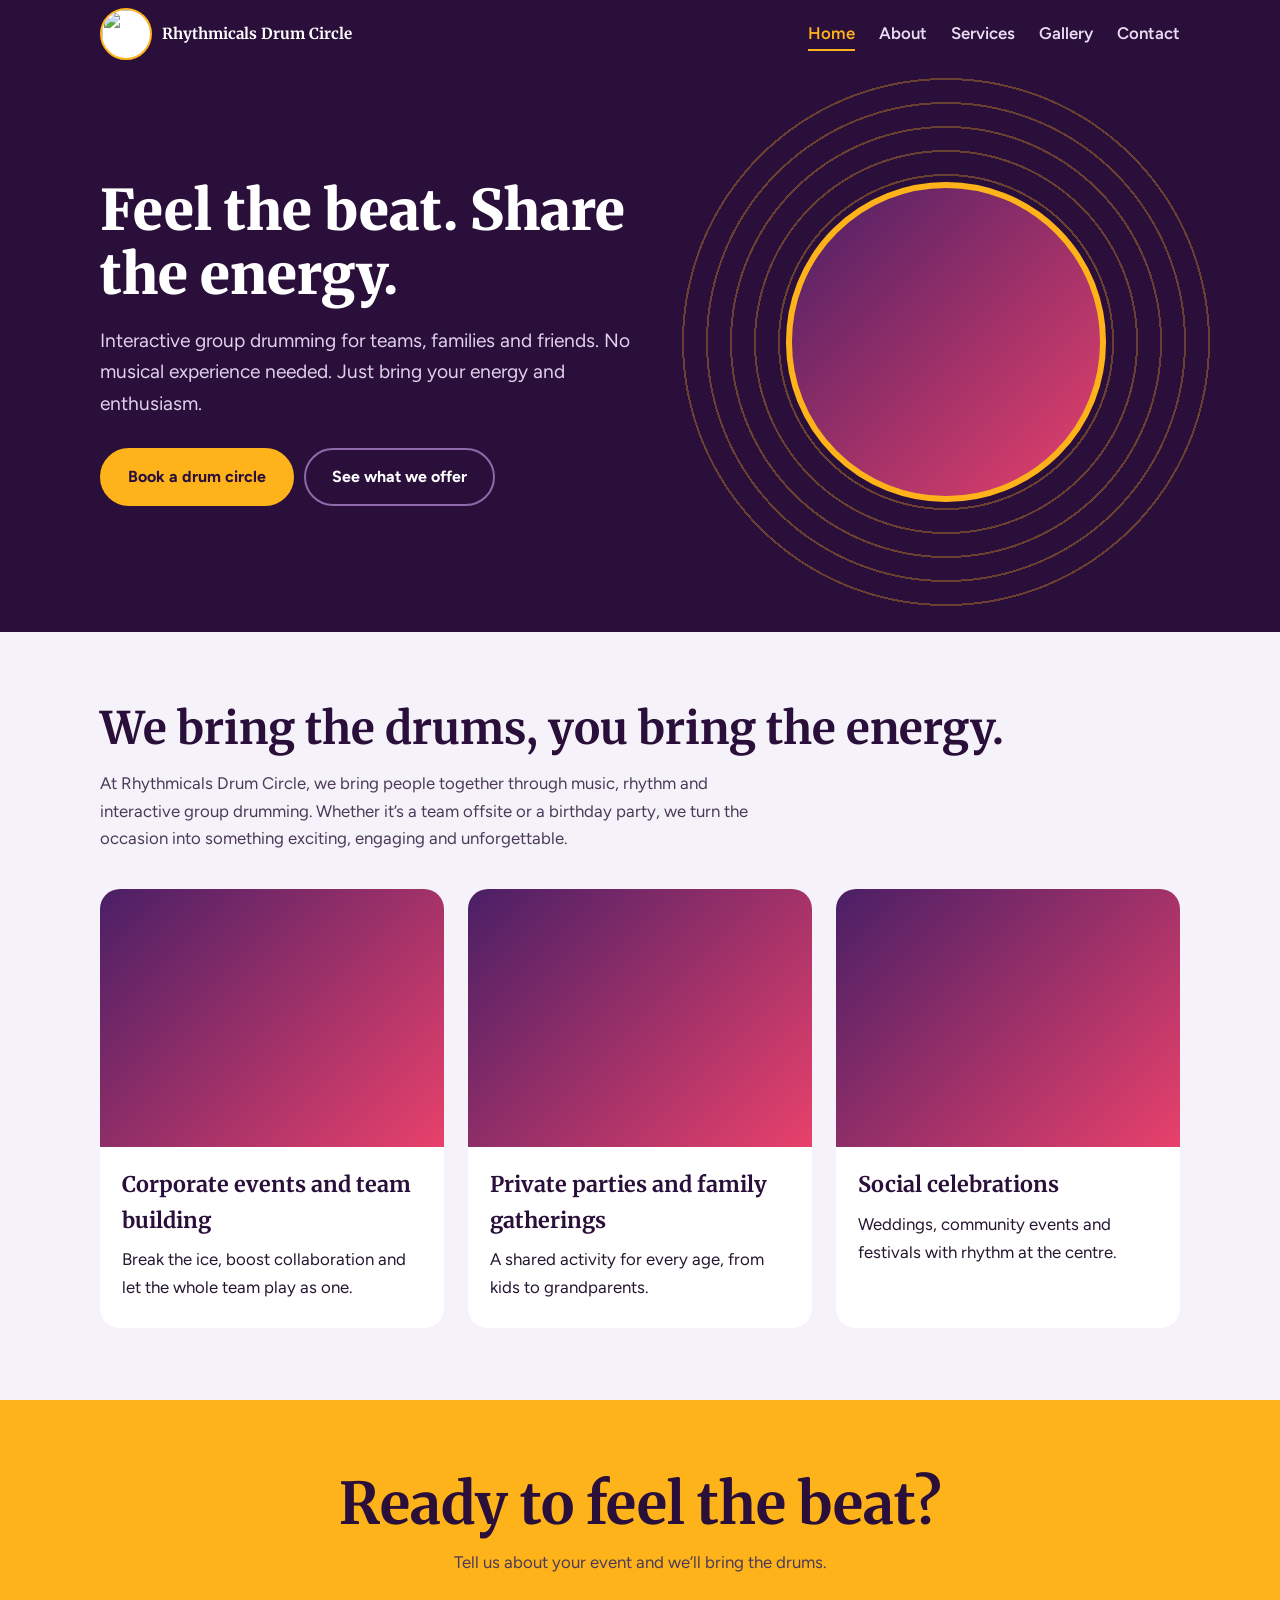
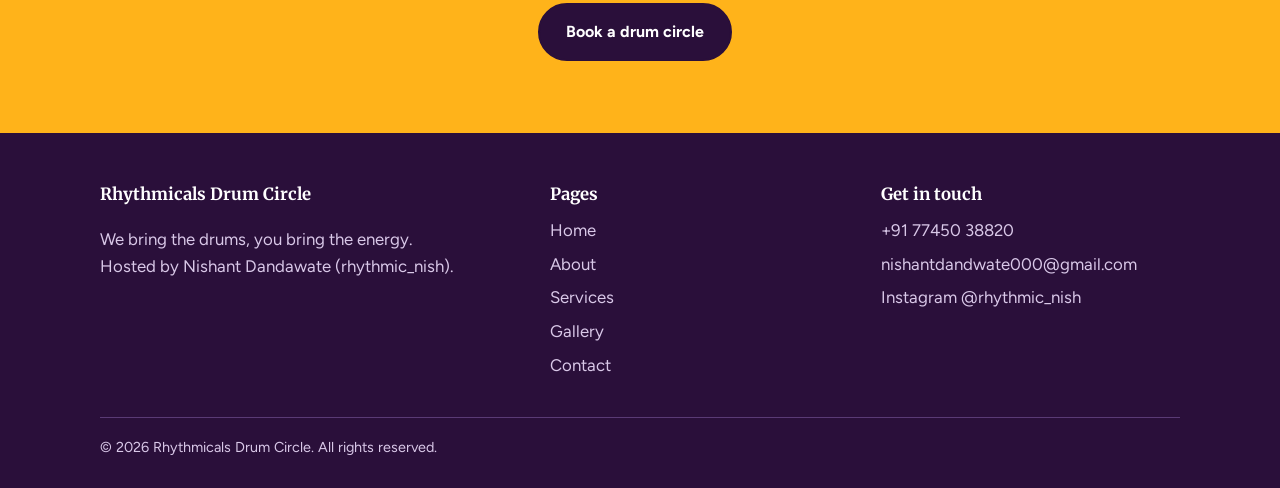
==== index.html @ 59209d74 "Files for rhythmicals" ====
<!DOCTYPE html>
<html lang="en">
  <head>
    <meta charset="utf-8" />
    <meta name="viewport" content="width=device-width,initial-scale=1" />
    <link rel="preconnect" href="https://fonts.googleapis.com" />
    <link
      href="https://fonts.googleapis.com/css2?family=Bricolage+Grotesque:wght@700;800&family=Figtree:wght@400;600;700&display=swap"
      rel="stylesheet"
    />
    <link
      href="https://fonts.googleapis.com/css2?family=Merriweather:wght@700;900&family=Figtree:wght@400;600;700&display=swap"
      rel="stylesheet"
    />
    <link rel="stylesheet" href="style.css" />
    <title>Rhythmicals Drum Circle | Interactive Group Drumming</title>
    <meta
      name="description"
      content="Interactive drum circles for corporate events, team building, private parties and family gatherings. No experience needed."
    />
  </head>
  <body>
    <header id="hdr"></header>
    <div class="hero">
      <video class="vbg" autoplay muted loop playsinline aria-hidden="true">
        <source src="videos/front-page.mp4" type="video/mp4" />
      </video>
      <div class="wrap">
        <div>
          <h1>Feel the beat. Share the energy.</h1>
          <p class="lead">
            Interactive group drumming for teams, families and friends. No
            musical experience needed. Just bring your energy and enthusiasm.
          </p>
          <a class="btn" href="contact.html">Book a drum circle</a
          ><a class="btn alt" href="services.html">See what we offer</a>
        </div>
        <div class="drum">
          <div class="photo">
            <img
              src="images/logo.png"
              alt="Rhythmic Nish playing the tabla"
              style="object-position: 50% 40%"
            />
          </div>
        </div>
      </div>
    </div>
    <section>
      <div class="wrap">
        <h2>We bring the drums, you bring the energy.</h2>
        <p class="sub">
          At Rhythmicals Drum Circle, we bring people together through music,
          rhythm and interactive group drumming. Whether it’s a team offsite or
          a birthday party, we turn the occasion into something exciting,
          engaging and unforgettable.
        </p>
        <div class="cards">
          <div class="card">
            <div class="photo">
              <img
                src="images/corporate.jpg"
                alt="Corporate drum circle in a courtyard"
                style="object-position: 50% 60%"
              />
            </div>
            <div class="t">
              <h3>Corporate events and team building</h3>
              <p>
                Break the ice, boost collaboration and let the whole team play
                as one.
              </p>
            </div>
          </div>
          <div class="card">
            <div class="photo">
              <img
                src="images/private.jpg"
                alt="Facilitator clapping rhythm into a microphone on stage"
                style="object-position: 50% 30%"
              />
            </div>
            <div class="t">
              <h3>Private parties and family gatherings</h3>
              <p>A shared activity for every age, from kids to grandparents.</p>
            </div>
          </div>
          <div class="card">
            <div class="photo">
              <img
                src="images/social.jpg"
                alt="Drum circle set-up on a lit garden lawn at night"
                style="object-position: 50% 55%"
              />
            </div>
            <div class="t">
              <h3>Social celebrations</h3>
              <p>
                Weddings, community events and festivals with rhythm at the
                centre.
              </p>
            </div>
          </div>
        </div>
      </div>
    </section>
    <section class="band">
      <div class="wrap">
        <h2>Ready to feel the beat?</h2>
        <p class="sub" style="margin: 0 auto 20px">
          Tell us about your event and we’ll bring the drums.
        </p>
        <a class="btn" href="contact.html">Book a drum circle</a>
      </div>
    </section>
    <footer id="ftr"></footer>
    <script src="script.js"></script>
  </body>
</html>
---- style.css ----
:root {
  --plum: #2a0f3a;
  --plum2: #4a1f66;
  --gold: #ffb31a;
  --rose: #e8416b;
  --mist: #f6f2fa;
  --ink: #241530;
}
* {
  box-sizing: border-box;
}
body {
  margin: 0;
  font: 400 1.05rem/1.65 "Figtree", system-ui, sans-serif;
  color: var(--ink);
  background: var(--mist);
}
h1,
h2,
h3,
.logo {
  font-family: "Merriweather", Georgia, serif;
}
a {
  color: inherit;
}
:focus-visible {
  outline: 3px solid var(--gold);
  outline-offset: 3px;
}
.wrap {
  max-width: 1120px;
  margin: auto;
  padding: 0 20px;
}
header {
  background: var(--plum);
  position: sticky;
  top: 0;
  z-index: 9;
}
.bar {
  display: flex;
  align-items: center;
  justify-content: space-between;
  height: 68px;
}
.logo {
  display: flex;
  gap: 10px;
  align-items: center;
  color: #fff;
  font-weight: 700;
  font-size: 0.95rem;
  text-decoration: none;
}
.logo svg {
  width: 34px;
  height: 34px;
}
nav a {
  color: #e9ddf3;
  text-decoration: none;
  margin-left: 24px;
  font-weight: 600;
  padding: 6px 0;
  border-bottom: 2px solid transparent;
}
nav a.on,
nav a:hover {
  color: var(--gold);
  border-color: var(--gold);
}
.menu {
  display: none;
}
.hero {
  background: var(--plum);
  color: #fff;
  overflow: hidden;
}
.hero .wrap {
  display: grid;
  grid-template-columns: 1.1fr 0.9fr;
  gap: 40px;
  align-items: center;
  padding: 64px 20px 80px;
}
.hero.small .wrap {
  grid-template-columns: 1fr;
  padding: 56px 20px;
}
h1 {
  font-weight: 900;
  font-size: clamp(2rem, 5vw, 3.5rem);
  line-height: 1.15;
  margin: 0 0 18px;
}
.lead {
  font-size: 1.2rem;
  color: #e0d2ec;
  max-width: 46ch;
  margin: 0 0 22px;
}
.btn {
  display: inline-block;
  padding: 14px 26px;
  border-radius: 999px;
  font-weight: 700;
  text-decoration: none;
  background: var(--gold);
  color: var(--plum);
  margin: 6px 10px 0 0;
  border: 2px solid var(--gold);
  cursor: pointer;
  font-size: 1rem;
}
.btn.alt {
  background: none;
  color: #fff;
  border-color: #8e6aa8;
}
.drum {
  position: relative;
  aspect-ratio: 1;
  width: min(100%, 420px);
  margin: auto;
}
.drum::before {
  content: "";
  position: absolute;
  inset: -16%;
  border-radius: 50%;
  background: repeating-radial-gradient(
    circle,
    transparent 0 22px,
    rgba(255, 179, 26, 0.3) 22px 24px
  );
  animation: ring 6s ease-in-out infinite alternate;
}
@keyframes ring {
  to {
    transform: scale(1.07);
  }
}
@media (prefers-reduced-motion: reduce) {
  .drum::before {
    animation: none;
  }
}
.photo {
  background: linear-gradient(135deg, var(--plum2), var(--rose));
  overflow: hidden;
  position: relative;
}
.photo img {
  width: 100%;
  height: 100%;
  object-fit: cover;
  display: block;
  position: absolute;
  inset: 0;
}
.drum .photo {
  position: absolute;
  inset: 12%;
  border-radius: 50%;
  border: 6px solid var(--gold);
}
section {
  padding: 72px 0;
}
h2 {
  font-weight: 700;
  line-height: 1.2;
  font-size: clamp(1.8rem, 4vw, 2.8rem);
  line-height: 1.1;
  color: var(--plum);
  margin: 0 0 14px;
}
h3 {
  font-size: 1.35rem;
  margin: 0 0 8px;
  color: var(--plum);
}
.sub {
  max-width: 62ch;
  color: #4a3a58;
}
.cards {
  display: grid;
  grid-template-columns: repeat(3, 1fr);
  gap: 24px;
  margin-top: 36px;
}
.card {
  background: #fff;
  border-radius: 20px;
  overflow: hidden;
}
.card .photo {
  aspect-ratio: 4/3;
}
.card .t {
  padding: 20px 22px 26px;
}
.card p {
  margin: 0;
}
.row {
  display: grid;
  grid-template-columns: 1fr 1fr;
  gap: 48px;
  align-items: center;
  margin: 0 0 64px;
}
.row:nth-child(even) .photo {
  order: 2;
}
.row .photo {
  aspect-ratio: 4/3;
  border-radius: 24px;
}
.band {
  background: var(--gold);
  text-align: center;
}
.band h2 {
  font-size: clamp(2rem, 5vw, 3.6rem);
}
.band .btn {
  background: var(--plum);
  color: #fff;
  border-color: var(--plum);
}
.grid {
  columns: 3 240px;
  column-gap: 16px;
}
.grid .photo {
  margin-bottom: 16px;
  border-radius: 16px;
  break-inside: avoid;
}
.contact {
  display: grid;
  grid-template-columns: 1fr 1.2fr;
  gap: 48px;
}
form {
  display: grid;
  gap: 14px;
}
label {
  font-weight: 600;
  display: grid;
  gap: 6px;
}
input,
textarea,
select {
  font: inherit;
  padding: 12px 14px;
  border: 2px solid #cdbfdb;
  border-radius: 12px;
  background: #fff;
}
.list {
  padding: 0;
  list-style: none;
  margin: 20px 0;
}
.list li {
  margin: 10px 0;
}
footer {
  background: var(--plum);
  color: #d9c8e8;
  padding: 48px 0 28px;
}
footer .wrap {
  display: grid;
  grid-template-columns: 1.4fr 1fr 1fr;
  gap: 32px;
}
footer a {
  text-decoration: none;
  display: block;
  margin: 6px 0;
}
footer a:hover {
  color: var(--gold);
}
footer h4 {
  color: #fff;
  margin: 0 0 8px;
  font-family: "Merriweather", Georgia, serif;
}
.copy {
  grid-column: 1/-1;
  border-top: 1px solid #5a3a75;
  padding-top: 18px;
  font-size: 0.9rem;
}
@media (max-width: 760px) {
  .menu {
    display: block;
    background: none;
    border: 1px solid #6b4a85;
    color: #fff;
    border-radius: 8px;
    padding: 8px 14px;
    font: inherit;
  }
  nav {
    display: none;
    position: absolute;
    top: 68px;
    left: 0;
    right: 0;
    background: var(--plum);
    padding: 8px 20px 16px;
  }
  nav.open {
    display: block;
  }
  nav a {
    display: block;
    margin: 0;
    padding: 12px 0;
  }
  .hero .wrap,
  .cards,
  .row,
  .contact,
  footer .wrap {
    grid-template-columns: 1fr;
  }
  .row:nth-child(even) .photo {
    order: 0;
  }
  section {
    padding: 52px 0;
  }
}
.hp {
  position: absolute;
  left: -9999px;
  opacity: 0;
}
.status {
  font-weight: 600;
  min-height: 1.6em;
  margin: 0;
}
.status.ok {
  color: #1b7a3d;
}
.status.err {
  color: #b3261e;
}
button.btn[disabled] {
  opacity: 0.6;
  cursor: wait;
}
.logo .mark {
  width: 52px;
  height: 52px;
  border-radius: 50%;
  background: #fff;
  border: 2px solid var(--gold);
  object-fit: cover;
}
.hero-logo {
  position: absolute;
  z-index: 2;
  left: -4%;
  bottom: 2%;
  width: 32%;
  aspect-ratio: 1;
  border-radius: 50%;
  background: #fff;
  border: 4px solid var(--gold);
  box-shadow: 0 6px 20px #0006;
}
.hero {
  position: relative;
}
.hero .wrap {
  position: relative;
  z-index: 1;
}
.vbg {
  position: absolute;
  inset: 0;
  width: 100%;
  height: 100%;
  object-fit: cover;
  z-index: 0;
}
.hero::after {
  content: "";
  position: absolute;
  inset: 0;
  background: linear-gradient(
    90deg,
    rgba(42, 15, 58, 0.88),
    rgba(42, 15, 58, 0.55)
  );
  z-index: 0;
}
@media (max-width: 480px) {
  .logo span {
    max-width: 7.5em;
    line-height: 1.2;
    font-size: 0.82rem;
  }
}
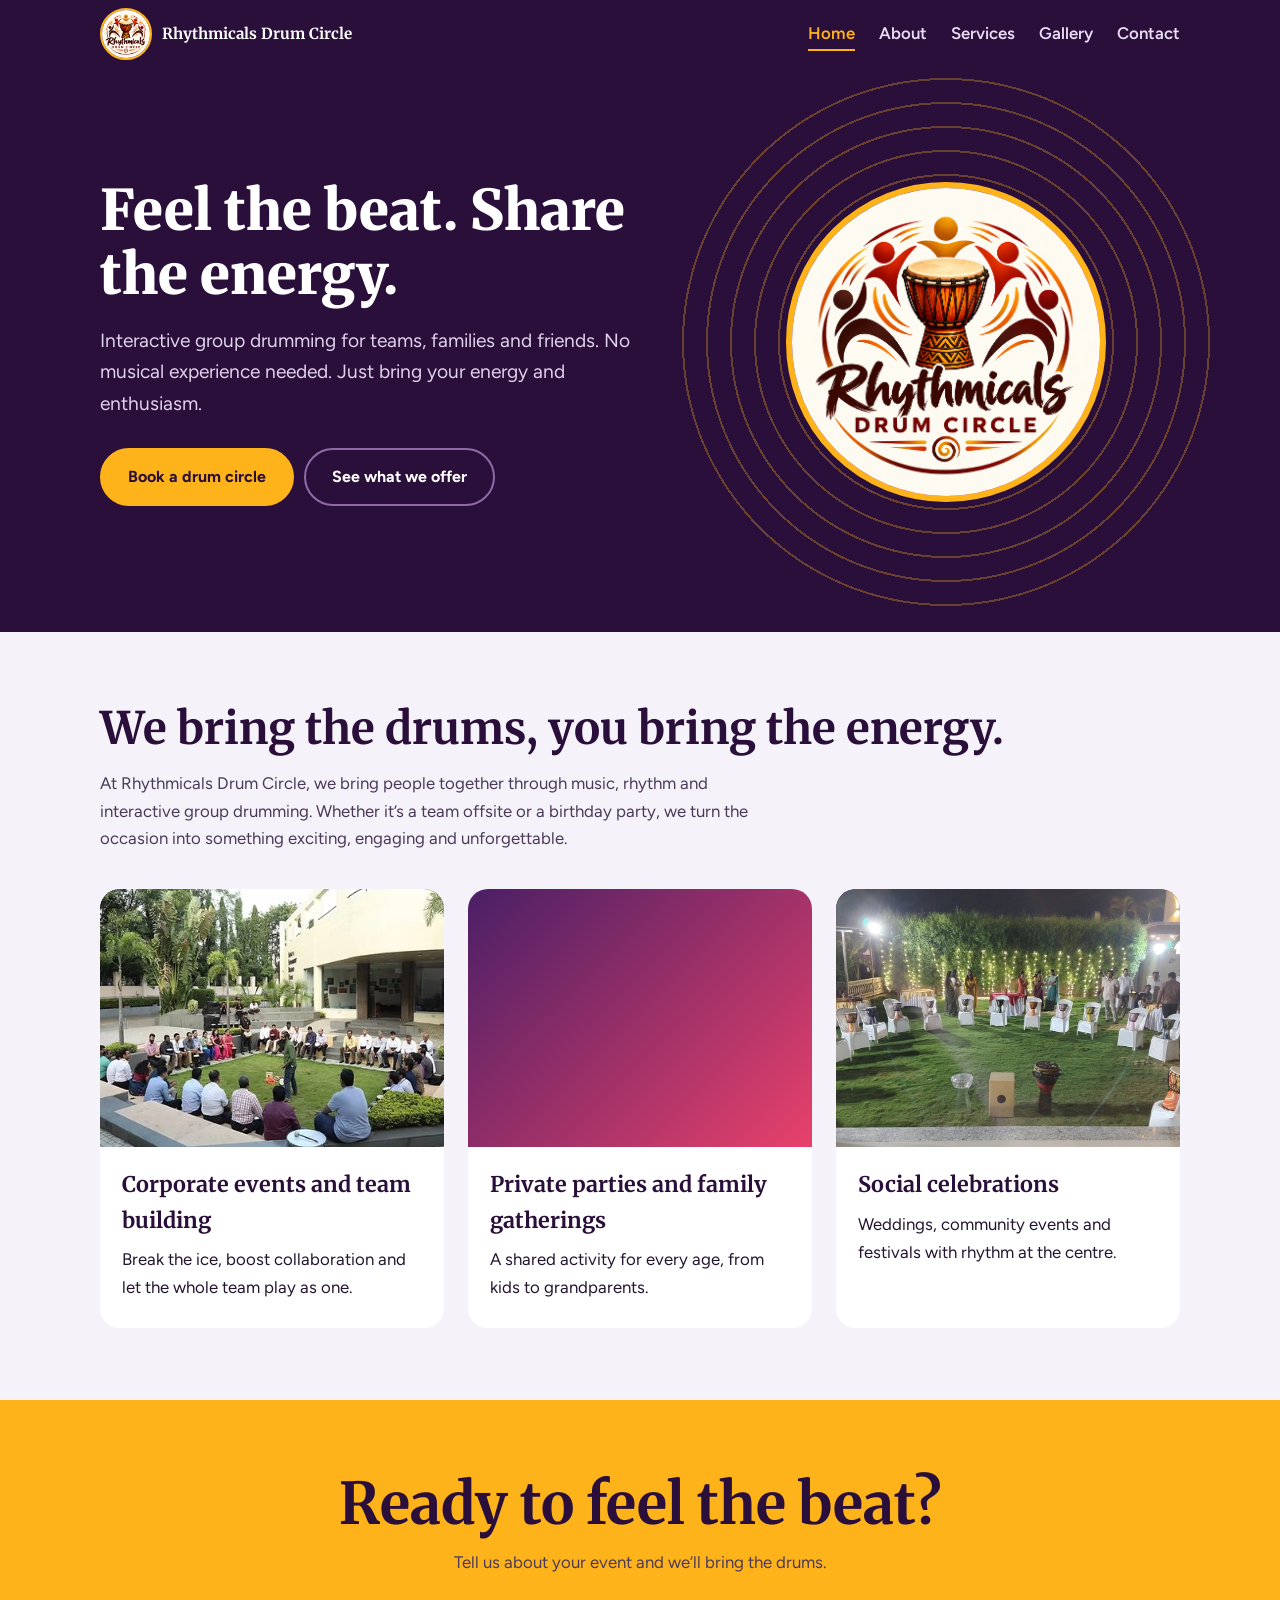
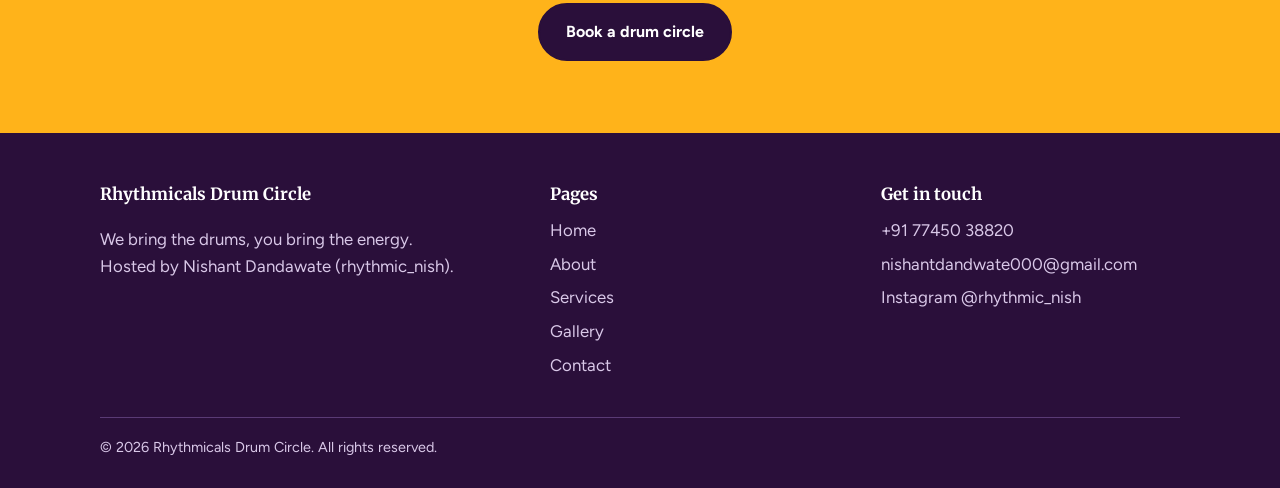
==== commit a026431a: "Update index.html" ====
--- a/index.html
+++ b/index.html
@@ -75,7 +75,7 @@
           <div class="card">
             <div class="photo">
               <img
-                src="images/private.jpg"
+                src="images/private2.jpg"
                 alt="Facilitator clapping rhythm into a microphone on stage"
                 style="object-position: 50% 30%"
               />
--- a/style.css
+++ b/style.css
@@ -415,4 +415,7 @@
     line-height: 1.2;
     font-size: 0.82rem;
   }
-}
+  .drum {
+    display: none;
+  }
+}
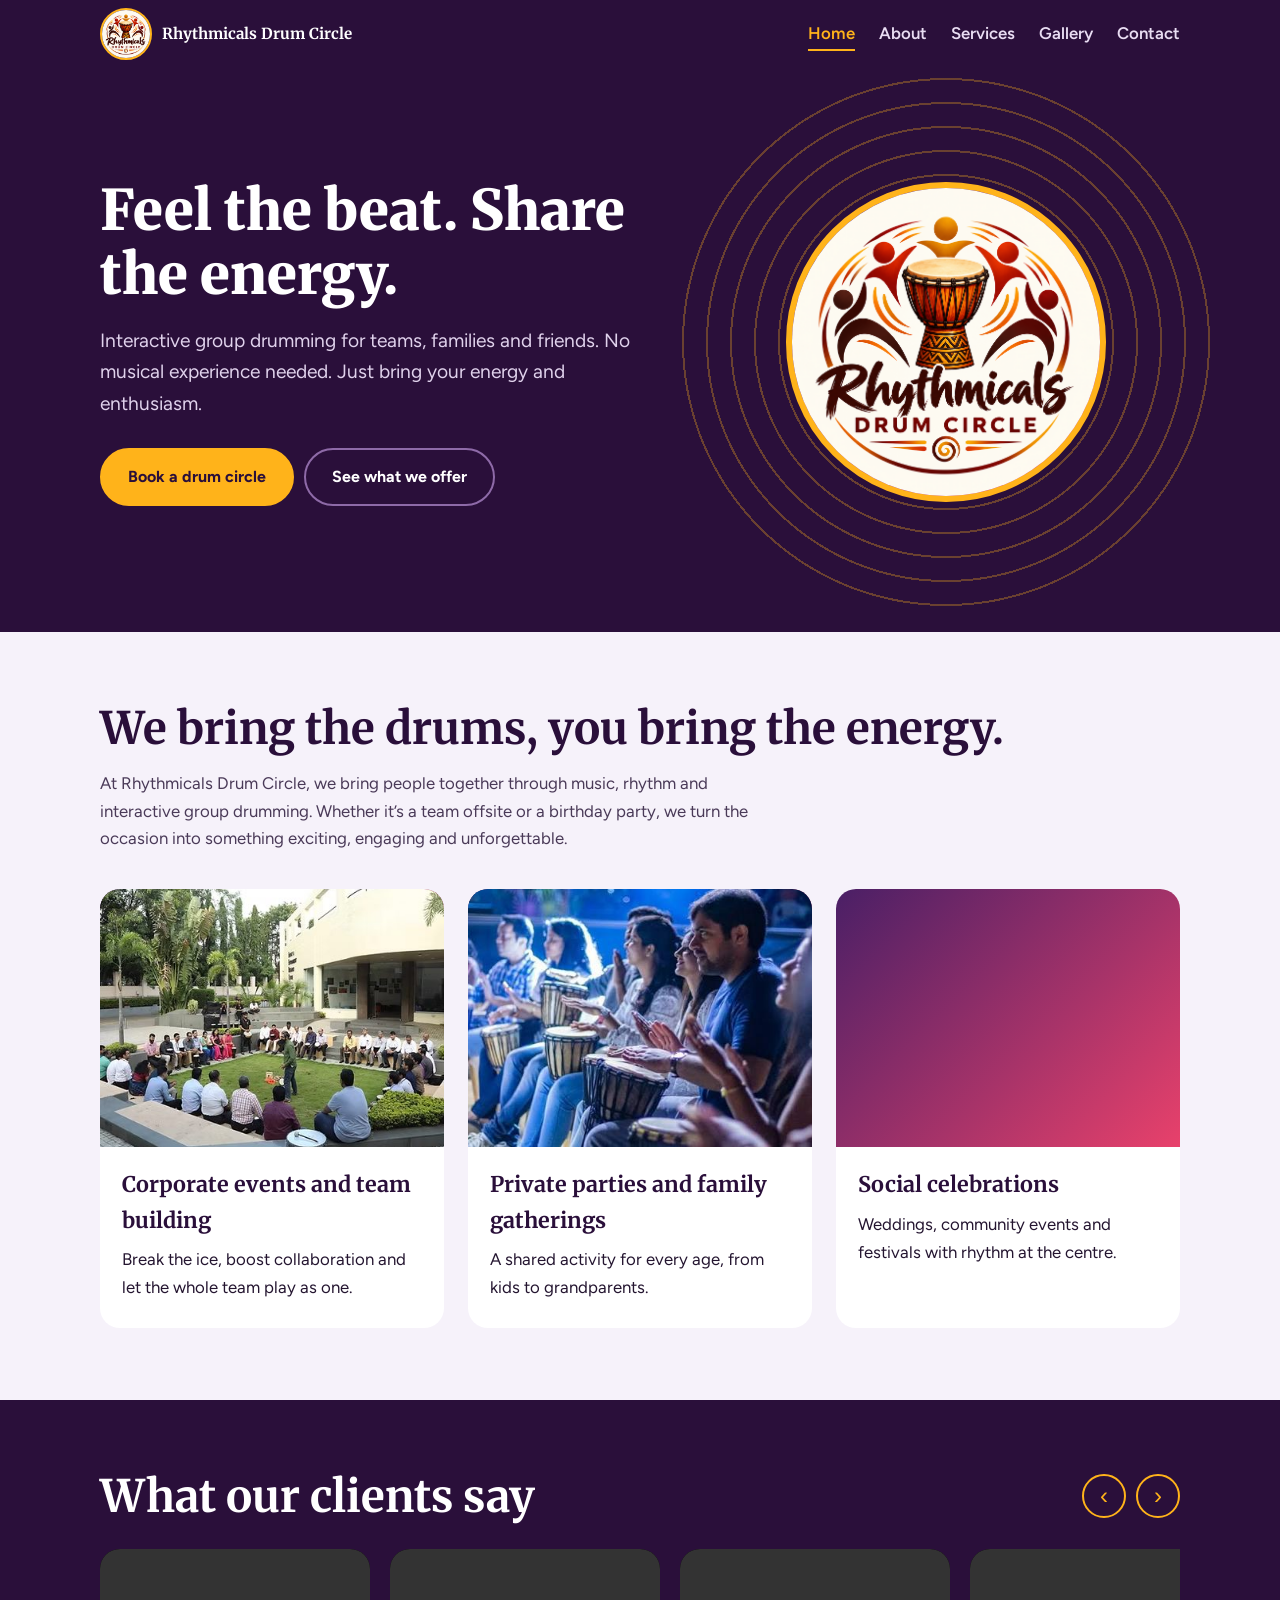
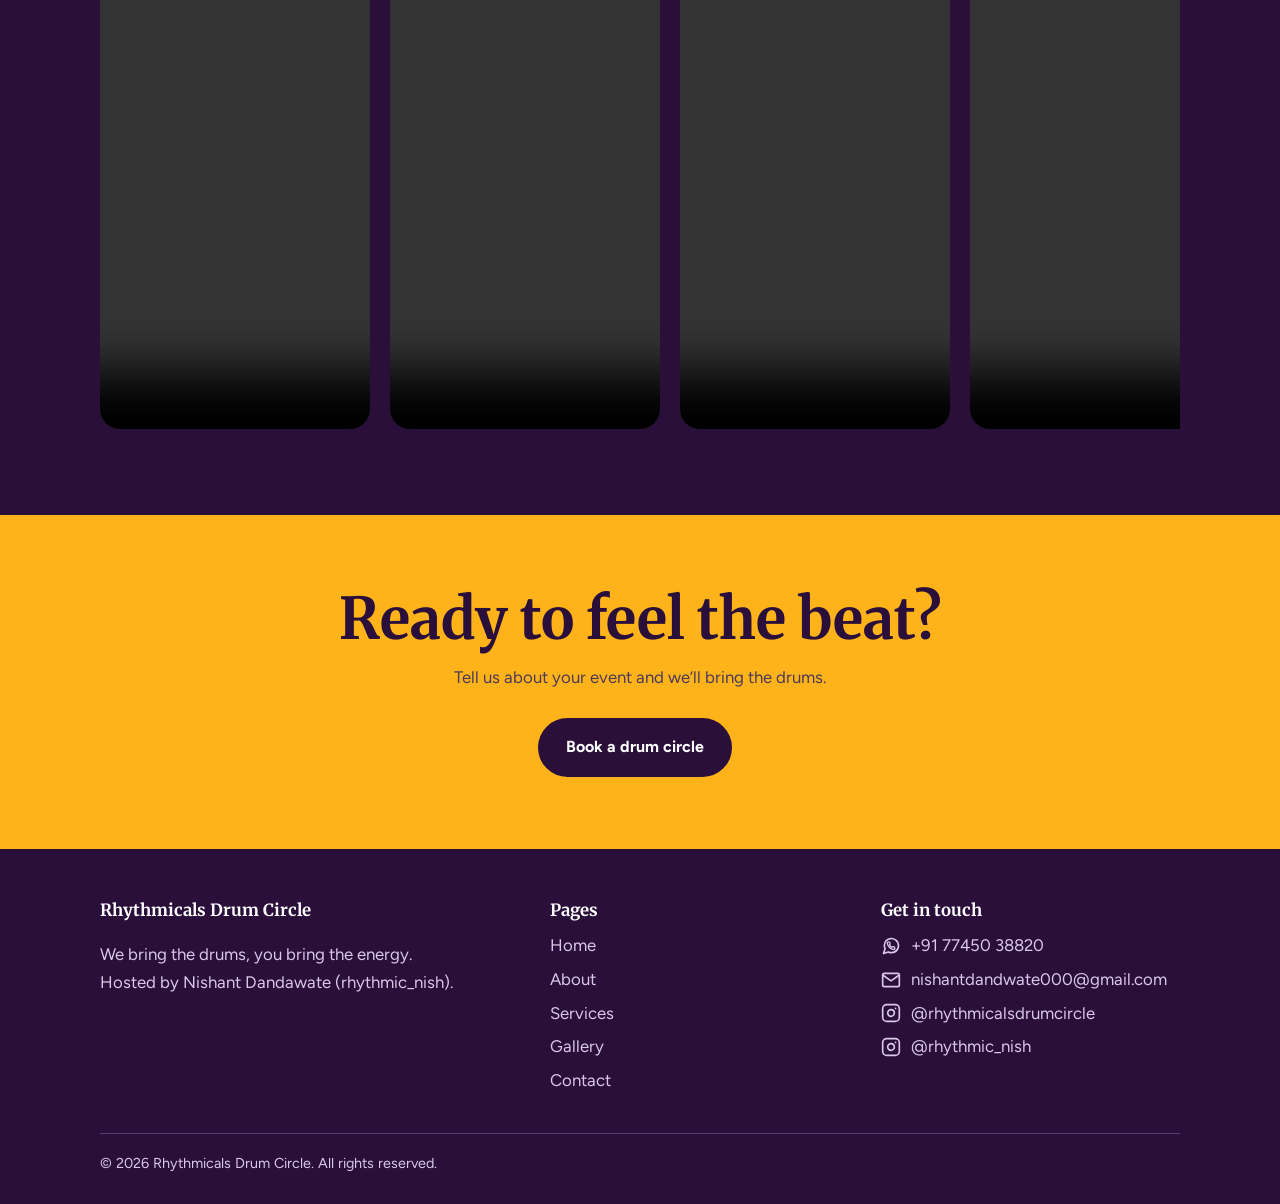
==== commit fb5da875: "Update index.html" ====
--- a/index.html
+++ b/index.html
@@ -18,6 +18,72 @@
       name="description"
       content="Interactive drum circles for corporate events, team building, private parties and family gatherings. No experience needed."
     />
+    <style>
+      /* Testimonial reels: styles for this section live here, so no change to style.css is needed */
+      .tsec {
+        background: var(--plum);
+        color: #fff;
+      }
+      .tsec h2 {
+        color: #fff;
+        margin: 0;
+      }
+      .rhead {
+        display: flex;
+        align-items: center;
+        justify-content: space-between;
+        gap: 16px;
+        margin-bottom: 28px;
+      }
+      .rnav {
+        display: flex;
+        gap: 10px;
+      }
+      .rnav button {
+        width: 44px;
+        height: 44px;
+        border-radius: 50%;
+        border: 2px solid var(--gold);
+        background: none;
+        color: var(--gold);
+        font-size: 1.5rem;
+        line-height: 1;
+        cursor: pointer;
+      }
+      .rnav button:hover {
+        background: var(--gold);
+        color: var(--plum);
+      }
+      .reels {
+        display: flex;
+        gap: 20px;
+        overflow-x: auto;
+        scroll-snap-type: x mandatory;
+        padding-bottom: 14px;
+        scrollbar-width: thin;
+        scrollbar-color: var(--gold) transparent;
+        -webkit-overflow-scrolling: touch;
+      }
+      .reel {
+        flex: 0 0 min(270px, 72vw);
+        scroll-snap-align: start;
+        border-radius: 20px;
+        overflow: hidden;
+        background: #000;
+      }
+      .reel video {
+        display: block;
+        width: 100%;
+        aspect-ratio: 9 / 16;
+        object-fit: cover;
+        background: #000;
+      }
+      @media (max-width: 560px) {
+        .rnav {
+          display: none;
+        }
+      }
+    </style>
   </head>
   <body>
     <header id="hdr"></header>
@@ -88,7 +154,7 @@
           <div class="card">
             <div class="photo">
               <img
-                src="images/social.jpg"
+                src="images/social2.jpg"
                 alt="Drum circle set-up on a lit garden lawn at night"
                 style="object-position: 50% 55%"
               />
@@ -104,6 +170,66 @@
         </div>
       </div>
     </section>
+
+    <!-- TESTIMONIAL REELS: side by side, scroll sideways, tap to play with sound -->
+    <section class="tsec">
+      <div class="wrap">
+        <div class="rhead">
+          <h2>What our clients say</h2>
+          <div class="rnav">
+            <button type="button" data-dir="-1" aria-label="Previous videos">
+              ‹
+            </button>
+            <button type="button" data-dir="1" aria-label="Next videos">
+              ›
+            </button>
+          </div>
+        </div>
+        <div class="reels" id="reels">
+          <div class="reel">
+            <video
+              controls
+              playsinline
+              preload="metadata"
+              aria-label="Client testimonial 1"
+            >
+              <source src="videos/testimonial-1.mp4#t=0.1" type="video/mp4" />
+            </video>
+          </div>
+          <div class="reel">
+            <video
+              controls
+              playsinline
+              preload="metadata"
+              aria-label="Client testimonial 2"
+            >
+              <source src="videos/testimonial-2.mp4#t=0.1" type="video/mp4" />
+            </video>
+          </div>
+          <div class="reel">
+            <video
+              controls
+              playsinline
+              preload="metadata"
+              aria-label="Client testimonial 3"
+            >
+              <source src="videos/testimonial-3.mp4#t=0.1" type="video/mp4" />
+            </video>
+          </div>
+          <div class="reel">
+            <video
+              controls
+              playsinline
+              preload="metadata"
+              aria-label="Client testimonial 4"
+            >
+              <source src="videos/testimonial-4.mp4#t=0.1" type="video/mp4" />
+            </video>
+          </div>
+        </div>
+      </div>
+    </section>
+
     <section class="band">
       <div class="wrap">
         <h2>Ready to feel the beat?</h2>
@@ -115,5 +241,23 @@
     </section>
     <footer id="ftr"></footer>
     <script src="script.js"></script>
+    <script>
+      // Only one testimonial plays at a time
+      const rv = document.querySelectorAll(".reel video");
+      rv.forEach((v) =>
+        v.addEventListener("play", () =>
+          rv.forEach((o) => o !== v && o.pause())
+        )
+      );
+      // Arrow buttons scroll the row by one video
+      const row = document.getElementById("reels");
+      document
+        .querySelectorAll(".rnav button")
+        .forEach((b) =>
+          b.addEventListener("click", () =>
+            row.scrollBy({ left: b.dataset.dir * 290, behavior: "smooth" })
+          )
+        );
+    </script>
   </body>
 </html>
--- a/style.css
+++ b/style.css
@@ -419,3 +419,31 @@
     display: none;
   }
 }
+
+.ico{display:flex;align-items:center;gap:10px;overflow-wrap:anywhere}
+.ico svg{width:20px;height:20px;flex:none;fill:none;stroke:currentColor;stroke-width:2;stroke-linecap:round;stroke-linejoin:round}
+.list .ico{margin:14px 0;font-weight:600;text-decoration:none}
+.list .ico svg{width:24px;height:24px;color:var(--rose)}
+.list .ico:hover{color:var(--rose)}
+
+.photo video {
+  position: absolute;
+  inset: 0;
+  width: 100%;
+  height: 100%;
+  object-fit: cover;
+  display: block;
+  transform: scale(1.05);
+}
+
+.vsec { background: #fff; }
+.vsec .wrap { text-align: center; }
+.vsec .sub { margin: 0 auto; }
+.vgrid {
+  display: grid;
+  grid-template-columns: repeat(auto-fit, minmax(220px, 300px));
+  gap: 20px;
+  justify-content: center;
+  margin-top: 32px;
+}
+.vgrid .photo { border-radius: 20px; }
